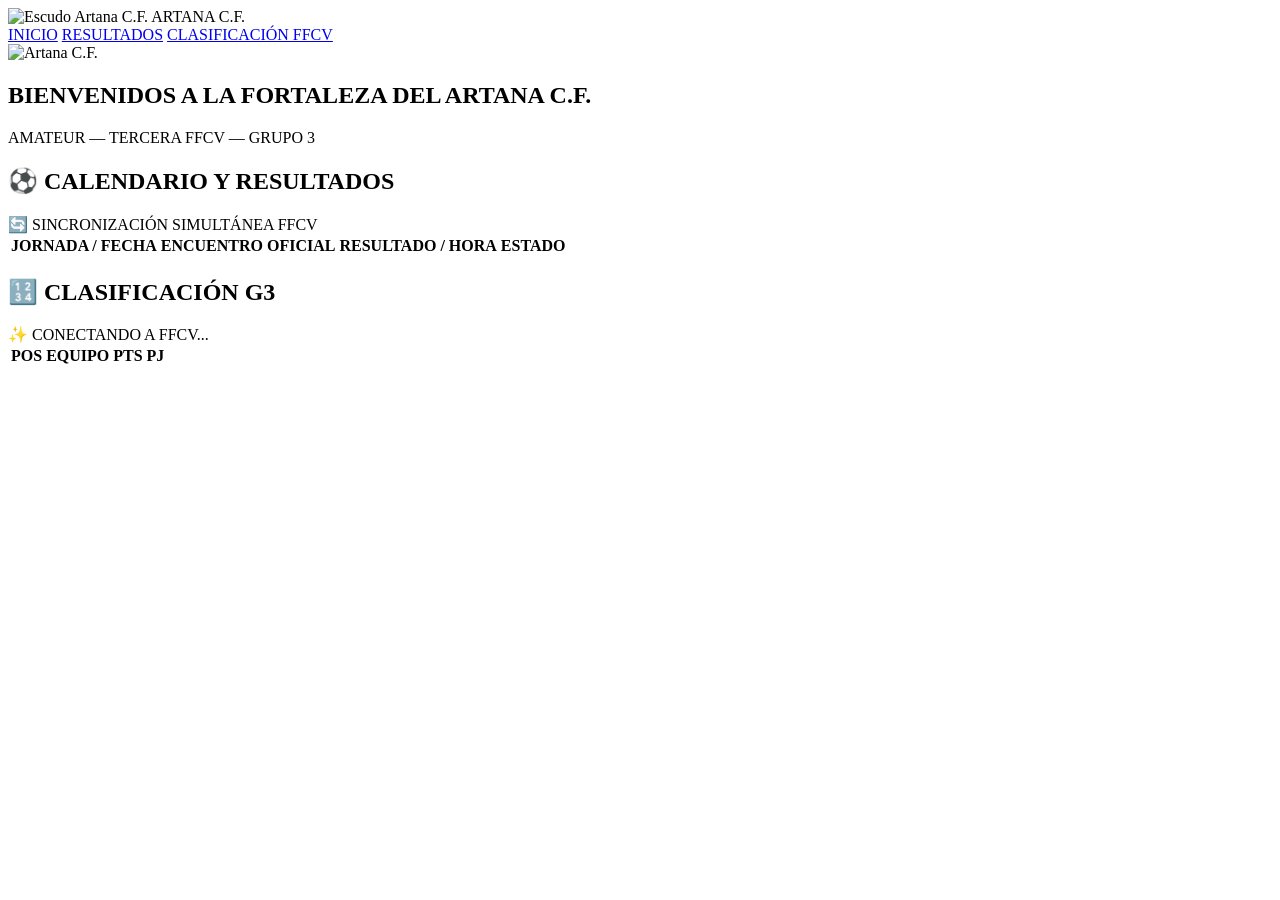
==== index.html @ fc3300b6 "Update index.html" ====
<!DOCTYPE html>
<html lang="es">
<head>
    <meta charset="UTF-8">
    <meta name="viewport" content="width=device-width, initial-scale=1.0">
    <title>Artana C.F. - La Fortaleza</title>
    <link rel="stylesheet" href="estilo.css">
</head>
<body>

    <header class="header-nav">
        <div class="logo-container">
            <img src="ESC_ARTANA%20C.F..png" alt="Escudo Artana C.F." class="mini-escudo">
            <span class="brand-title">ARTANA C.F.</span>
        </div>
        <nav class="nav-links">
            <a href="#">INICIO</a>
            <a href="#">RESULTADOS</a>
            <a href="#">CLASIFICACIÓN FFCV</a>
        </nav>
    </header>

    <main class="main-content">
        
        <section class="hero-section">
            <img src="ESC_ARTANA%20C.F..png" alt="Artana C.F." class="main-escudo">
            <h1>BIENVENIDOS A LA FORTALEZA DEL ARTANA C.F.</h1>
            <p class="subtitle">AMATEUR — TERCERA FFCV — GRUPO 3</p>
        </section>

        <div class="tables-grid">
            
            <div class="card-table">
                <div class="card-header">
                    <h2>⚽ CALENDARIO Y RESULTADOS</h2>
                    <span class="sync-status">🔄 SINCRONIZACIÓN SIMULTÁNEA FFCV</span>
                </div>
                <div class="table-container">
                    <table>
                        <thead>
                            <tr>
                                <th>JORNADA / FECHA</th>
                                <th>ENCUENTRO OFICIAL</th>
                                <th>RESULTADO / HORA</th>
                                <th>ESTADO</th>
                            </tr>
                        </thead>
                        <tbody id="tabla-partidos">
                            </tbody>
                    </table>
                </div>
            </div>

            <div class="card-table">
                <div class="card-header">
                    <h2>🔢 CLASIFICACIÓN G3</h2>
                    <span class="db-status">✨ CONECTANDO A FFCV...</span>
                </div>
                <div class="table-container">
                    <table>
                        <thead>
                            <tr>
                                <th>POS</th>
                                <th>EQUIPO</th>
                                <th>PTS</th>
                                <th>PJ</th>
                            </tr>
                        </thead>
                        <tbody id="tabla-clasificacion">
                            </tbody>
                    </table>
                </div>
            </div>

        </div>
    </main>

    <script src="script.js"></script>
</body>
</html>
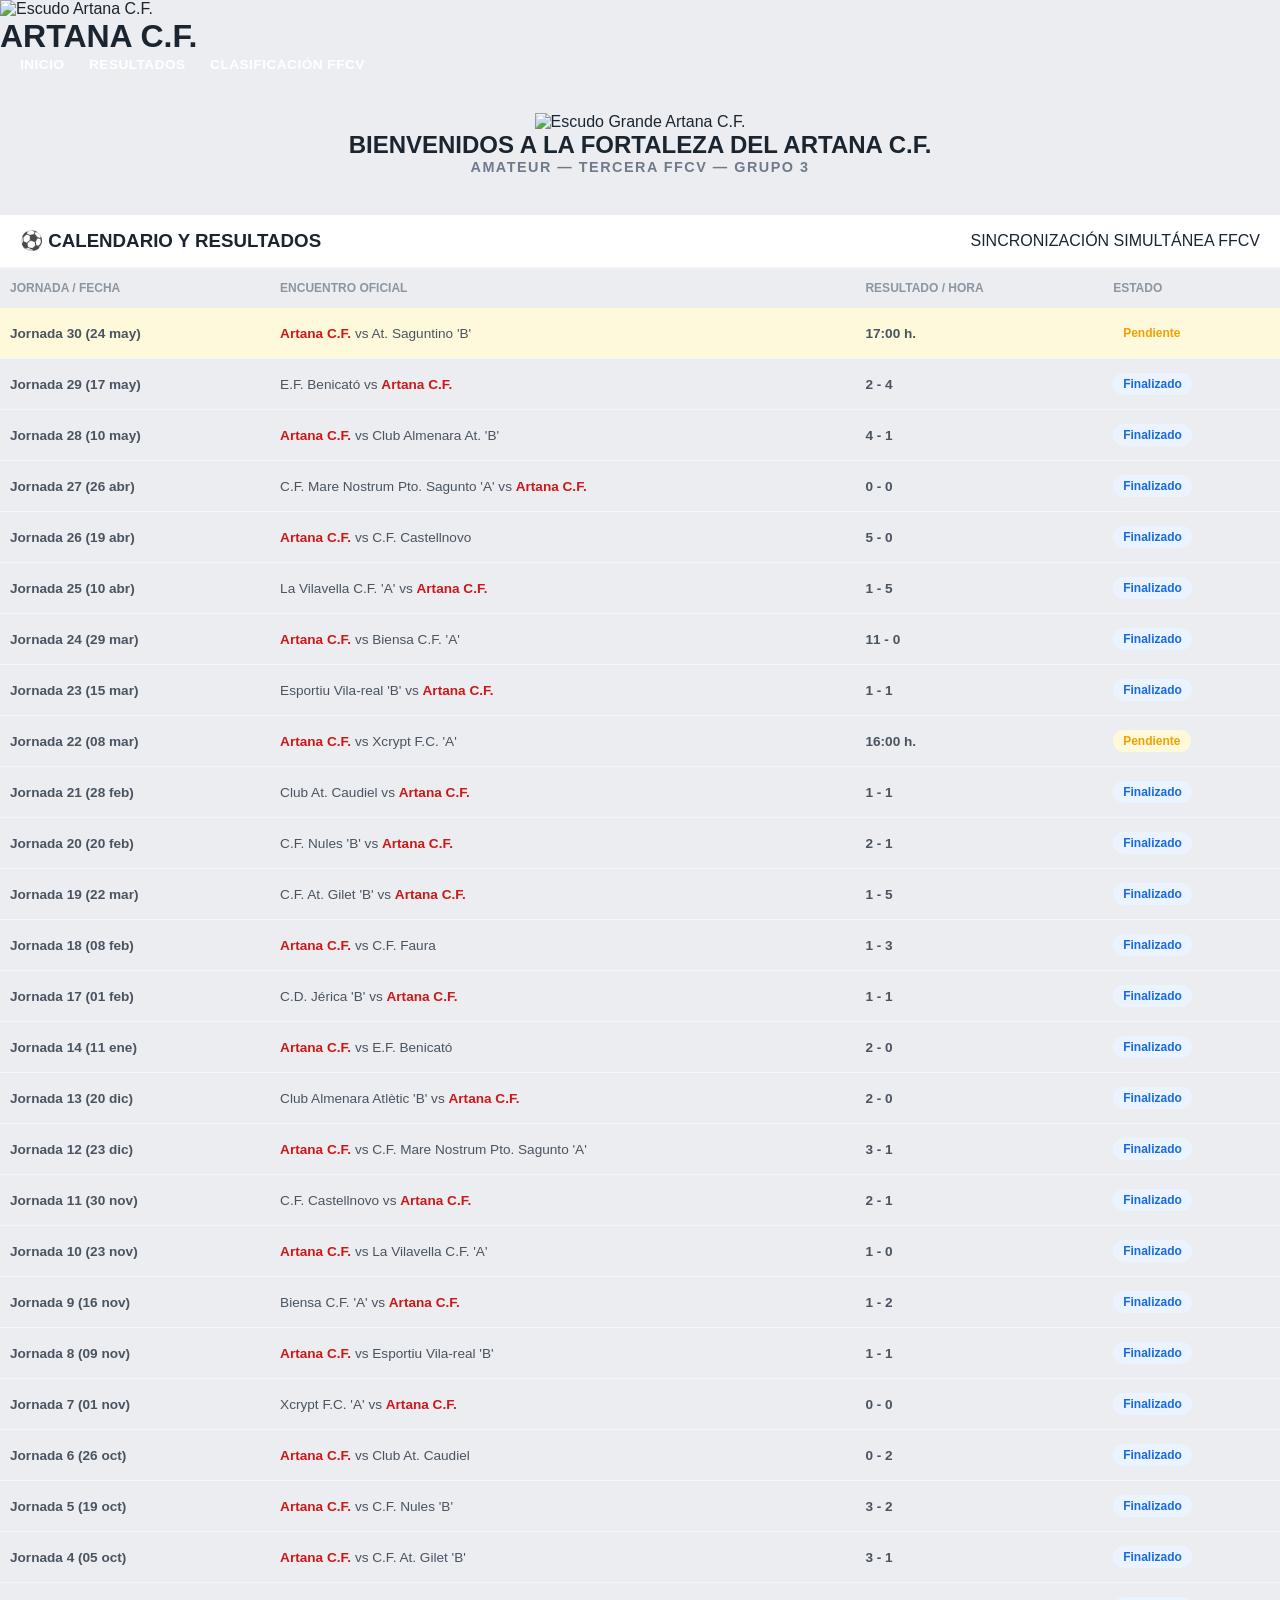
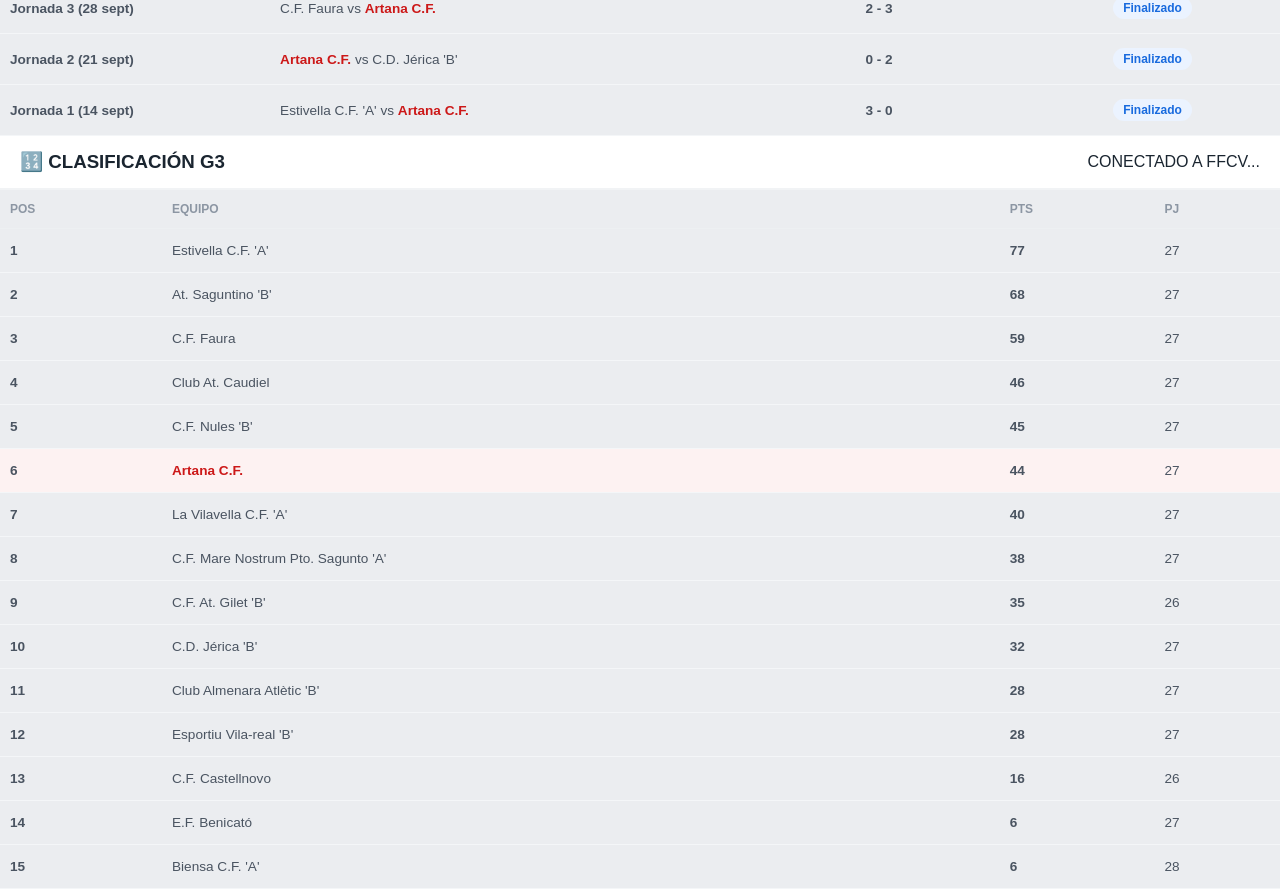
==== commit 26f6e5c1: "Update index.html" ====
--- a/index.html
+++ b/index.html
@@ -8,72 +8,76 @@
 </head>
 <body>
 
-    <header class="header-nav">
-        <div class="logo-container">
-            <img src="ESC_ARTANA%20C.F..png" alt="Escudo Artana C.F." class="mini-escudo">
-            <span class="brand-title">ARTANA C.F.</span>
+    <header class="main-header">
+        <div class="header-container">
+            <div class="brand">
+                <img src="ESC_ARTANA C.F..png" alt="Escudo Artana C.F." class="mini-logo">
+                <h1>ARTANA C.F.</h1>
+            </div>
+            <nav class="nav-links">
+                <a href="#inicio" class="active">INICIO</a>
+                <a href="#calendario">RESULTADOS</a>
+                <a href="#clasificacion">CLASIFICACIÓN FFCV</a>
+            </nav>
         </div>
-        <nav class="nav-links">
-            <a href="#">INICIO</a>
-            <a href="#">RESULTADOS</a>
-            <a href="#">CLASIFICACIÓN FFCV</a>
-        </nav>
     </header>
 
-    <main class="main-content">
-        
-        <section class="hero-section">
-            <img src="ESC_ARTANA%20C.F..png" alt="Artana C.F." class="main-escudo">
-            <h1>BIENVENIDOS A LA FORTALEZA DEL ARTANA C.F.</h1>
+    <main class="hero-section" id="inicio">
+        <div class="hero-container">
+            <div class="logo-wrapper">
+                <img src="ESC_ARTANA C.F..png" alt="Escudo Grande Artana C.F." class="main-logo">
+            </div>
+            
+            <h2 class="main-title">BIENVENIDOS A LA FORTALEZA DEL ARTANA C.F.</h2>
             <p class="subtitle">AMATEUR — TERCERA FFCV — GRUPO 3</p>
-        </section>
-
-        <div class="tables-grid">
-            
-            <div class="card-table">
-                <div class="card-header">
-                    <h2>⚽ CALENDARIO Y RESULTADOS</h2>
-                    <span class="sync-status">🔄 SINCRONIZACIÓN SIMULTÁNEA FFCV</span>
-                </div>
-                <div class="table-container">
-                    <table>
-                        <thead>
-                            <tr>
-                                <th>JORNADA / FECHA</th>
-                                <th>ENCUENTRO OFICIAL</th>
-                                <th>RESULTADO / HORA</th>
-                                <th>ESTADO</th>
-                            </tr>
-                        </thead>
-                        <tbody id="tabla-partidos">
-                            </tbody>
-                    </table>
-                </div>
-            </div>
-
-            <div class="card-table">
-                <div class="card-header">
-                    <h2>🔢 CLASIFICACIÓN G3</h2>
-                    <span class="db-status">✨ CONECTANDO A FFCV...</span>
-                </div>
-                <div class="table-container">
-                    <table>
-                        <thead>
-                            <tr>
-                                <th>POS</th>
-                                <th>EQUIPO</th>
-                                <th>PTS</th>
-                                <th>PJ</th>
-                            </tr>
-                        </thead>
-                        <tbody id="tabla-clasificacion">
-                            </tbody>
-                    </table>
-                </div>
-            </div>
-
         </div>
     </main>
+
+    <section class="dashboard-grid">
+        
+        <div class="card" id="calendario">
+            <div class="card-header">
+                <h3>⚽ CALENDARIO Y RESULTADOS</h3>
+                <span class="sync-text"><span class="dot-green"></span> SINCRONIZACIÓN SIMULTÁNEA FFCV</span>
+            </div>
+            <div class="table-responsive">
+                <table>
+                    <thead>
+                        <tr>
+                            <th>JORNADA / FECHA</th>
+                            <th>ENCUENTRO OFICIAL</th>
+                            <th>RESULTADO / HORA</th>
+                            <th>ESTADO</th>
+                        </tr>
+                    </thead>
+                    <tbody id="tabla-partidos">
+                        </tbody>
+                </table>
+            </div>
+        </div>
+
+        <div class="card" id="clasificacion">
+            <div class="card-header">
+                <h3>🔢 CLASIFICACIÓN G3</h3>
+                <span class="sync-badge">CONECTADO A FFCV...</span>
+            </div>
+            <div class="table-responsive">
+                <table>
+                    <thead>
+                        <tr>
+                            <th>POS</th>
+                            <th>EQUIPO</th>
+                            <th>PTS</th>
+                            <th>PJ</th>
+                        </tr>
+                    </thead>
+                    <tbody id="tabla-clasificacion">
+                        </tbody>
+                </table>
+            </div>
+        </div>
+
+    </section>
 
     <script src="script.js"></script>
 </body>
--- a/estilo.css
+++ b/estilo.css
@@ -0,0 +1,186 @@
+/* CONFIGURACIÓN GENERAL */
+* {
+    margin: 0;
+    padding: 0;
+    box-sizing: border-box;
+    font-family: 'Segoe UI', Tahoma, Geneva, Verdana, sans-serif;
+}
+
+body {
+    background-color: #ebedf0;
+    color: #1a2530;
+}
+
+/* MENÚ SUPERIOR (HEADER) */
+.header-nav {
+    background-color: #0d1624;
+    display: flex;
+    justify-content: space-between;
+    align-items: center;
+    padding: 15px 40px;
+    border-bottom: 4px solid #cc1818; /* Línea roja característica */
+}
+
+.logo-container {
+    display: flex;
+    align-items: center;
+    gap: 12px;
+}
+
+.mini-escudo {
+    height: 35px;
+    width: auto;
+}
+
+.brand-title {
+    color: #ffffff;
+    font-weight: 800;
+    font-size: 1.3rem;
+    letter-spacing: 1px;
+}
+
+.nav-links a {
+    color: #ffffff;
+    text-decoration: none;
+    margin-left: 20px;
+    font-size: 0.85rem;
+    font-weight: 700;
+    letter-spacing: 0.5px;
+    transition: color 0.2s;
+}
+
+.nav-links a:hover {
+    color: #cc1818;
+}
+
+/* HERO SECTION (CENTRO) */
+.hero-section {
+    text-align: center;
+    padding: 40px 20px;
+}
+
+.main-escudo {
+    width: 120px;
+    height: auto;
+    margin-bottom: 20px;
+}
+
+.hero-section h1 {
+    font-size: 2.2rem;
+    color: #06172e;
+    font-weight: 900;
+    letter-spacing: -0.5px;
+    margin-bottom: 5px;
+}
+
+.subtitle {
+    color: #707a8a;
+    font-weight: 700;
+    font-size: 0.9rem;
+    letter-spacing: 1.5px;
+}
+
+/* MALLA PARA LAS DOS TARJETAS (FLEX / GRID) */
+.tables-grid {
+    display: grid;
+    grid-template-columns: 1.6fr 1fr;
+    gap: 25px;
+    max-width: 1400px;
+    margin: 0 auto;
+    padding: 0 40px 40px 40px;
+}
+
+@media (max-width: 900px) {
+    .tables-grid {
+        grid-template-columns: 1fr;
+    }
+}
+
+/* DISEÑO DE LAS TARJETAS (CARDS) */
+.card-table {
+    background: #ffffff;
+    border-radius: 10px;
+    box-shadow: 0 4px 12px rgba(0,0,0,0.05);
+    overflow: hidden;
+    border: 1px solid #e1e4e8;
+}
+
+.card-header {
+    display: flex;
+    justify-content: space-between;
+    align-items: center;
+    padding: 15px 20px;
+    background-color: #ffffff;
+    border-bottom: 2px solid #f1f3f5;
+}
+
+.card-header h2 {
+    font-size: 0.95rem;
+    color: #06172e;
+    font-weight: 800;
+    letter-spacing: -0.2px;
+}
+
+.sync-status, .db-status {
+    font-size: 0.75rem;
+    font-weight: 700;
+}
+
+.sync-status { color: #cc1818; }
+.db-status { color: #cca418; }
+
+/* TABLAS COMPLETAS */
+.table-container {
+    padding: 10px 20px 20px 20px;
+}
+
+table {
+    width: 100%;
+    border-collapse: collapse;
+    text-align: left;
+    font-size: 0.85rem;
+}
+
+th {
+    color: #8c96a3;
+    font-weight: 700;
+    padding: 12px 10px;
+    border-bottom: 1px solid #edf0f2;
+    text-transform: uppercase;
+    font-size: 0.75rem;
+}
+
+td {
+    padding: 14px 10px;
+    border-bottom: 1px solid #f4f6f8;
+    color: #4a5461;
+}
+
+/* RESALTADOS */
+.txt-highlight {
+    color: #cc1818;
+    font-weight: 700;
+}
+
+.row-highlight {
+    background-color: #fdf2f2;
+}
+
+/* BADGES DE ESTADO */
+.badge {
+    padding: 4px 10px;
+    border-radius: 15px;
+    font-size: 0.75rem;
+    font-weight: 700;
+    display: inline-block;
+}
+
+.badge.finalizado {
+    background-color: #ebf3ff;
+    color: #186ade;
+}
+
+.badge.pendiente {
+    background-color: #fff9db;
+    color: #f59f00;
+}
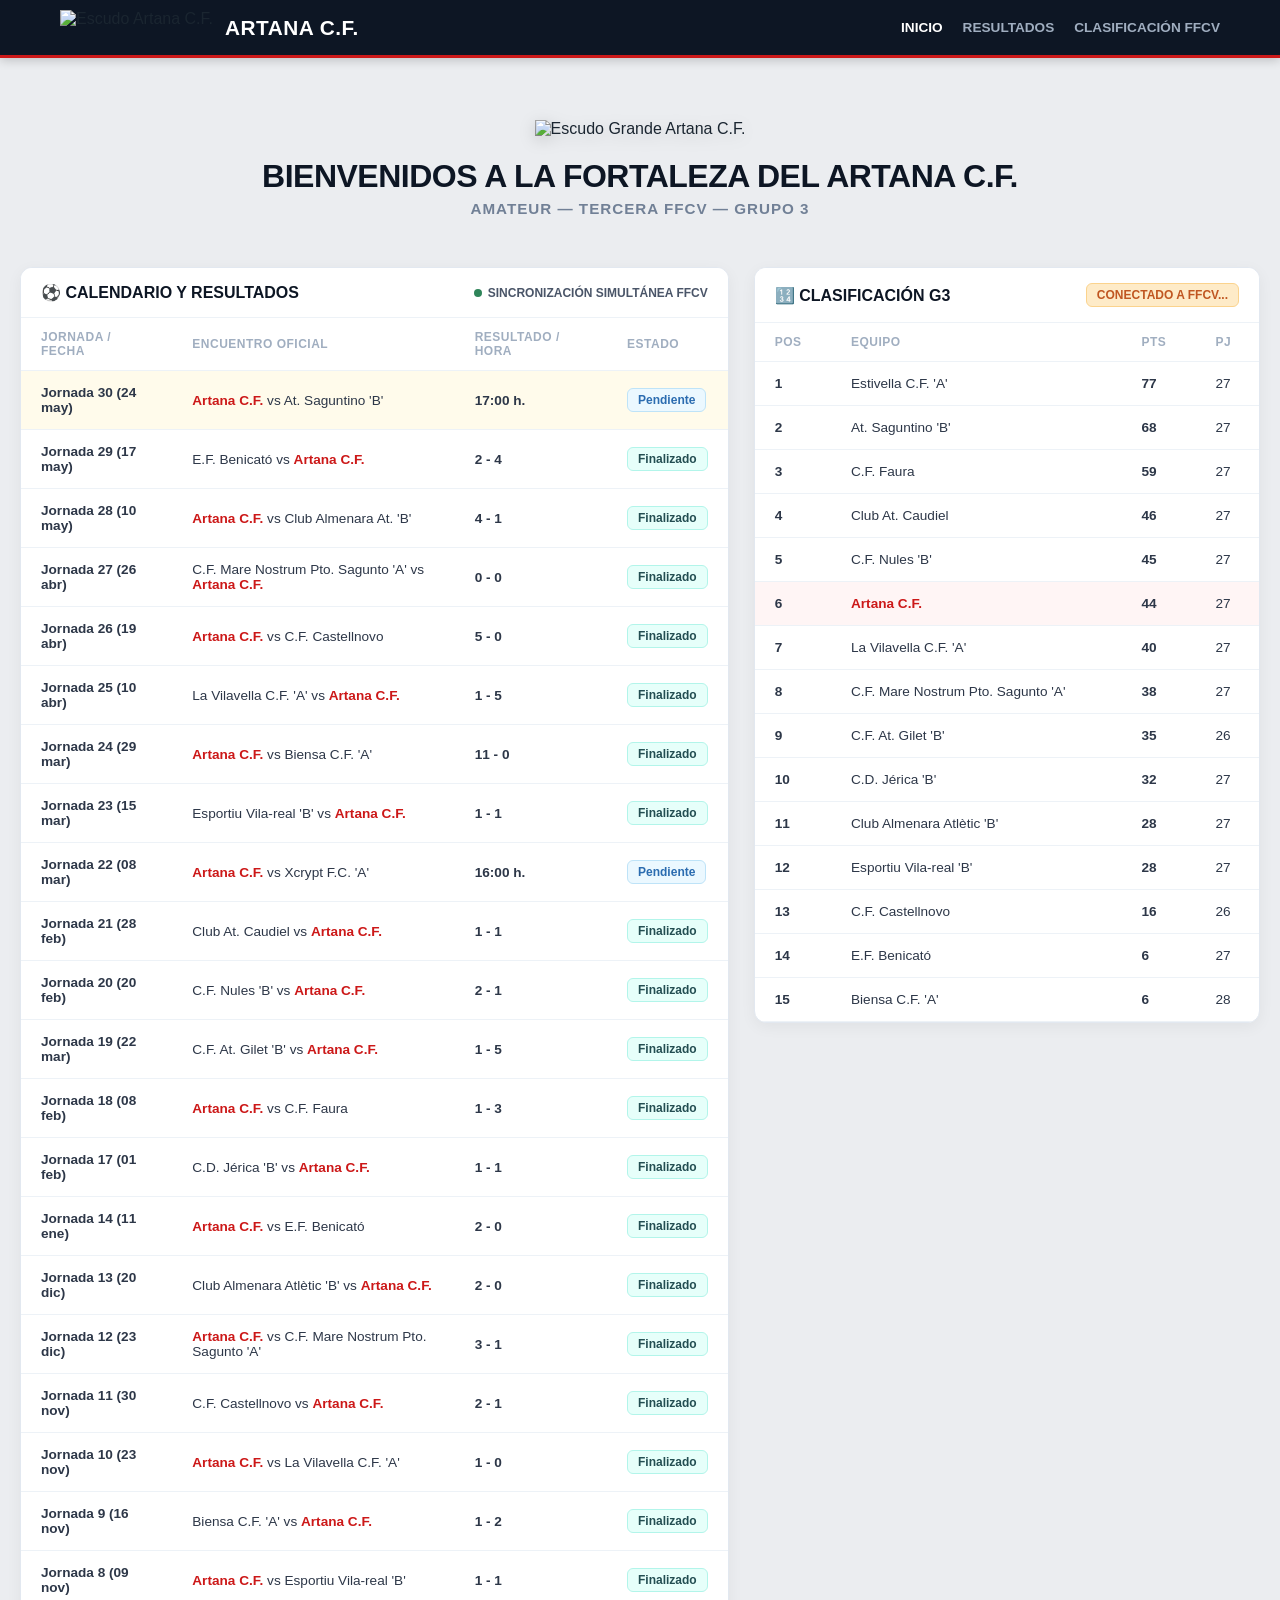
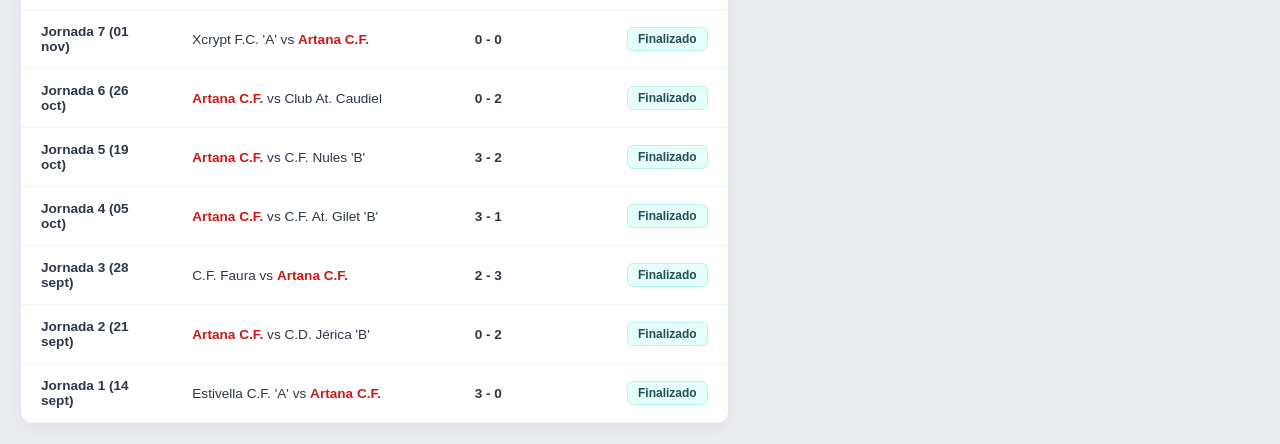
==== commit 08bd2807: "Update index.html" ====
--- a/index.html
+++ b/index.html
@@ -11,7 +11,7 @@
     <header class="main-header">
         <div class="header-container">
             <div class="brand">
-                <img src="ESC_ARTANA C.F..png" alt="Escudo Artana C.F." class="mini-logo">
+                <img src="https://escudosdefutbolyequipaciones.com/images_esc3/ESPA/VALENCIA/escudos/ESC_ARTANA%20C.F..png" alt="Escudo Artana C.F." class="mini-logo">
                 <h1>ARTANA C.F.</h1>
             </div>
             <nav class="nav-links">
@@ -25,7 +25,7 @@
     <main class="hero-section" id="inicio">
         <div class="hero-container">
             <div class="logo-wrapper">
-                <img src="ESC_ARTANA C.F..png" alt="Escudo Grande Artana C.F." class="main-logo">
+                <img src="https://escudosdefutbolyequipaciones.com/images_esc3/ESPA/VALENCIA/escudos/ESC_ARTANA%20C.F..png" alt="Escudo Grande Artana C.F." class="main-logo">
             </div>
             
             <h2 class="main-title">BIENVENIDOS A LA FORTALEZA DEL ARTANA C.F.</h2>
--- a/estilo.css
+++ b/estilo.css
@@ -3,135 +3,172 @@
     margin: 0;
     padding: 0;
     box-sizing: border-box;
-    font-family: 'Segoe UI', Tahoma, Geneva, Verdana, sans-serif;
+    font-family: 'Segoe UI', Roboto, Helvetica, Arial, sans-serif;
 }
 
 body {
     background-color: #ebedf0;
     color: #1a2530;
-}
-
-/* MENÚ SUPERIOR (HEADER) */
-.header-nav {
+    padding-top: 70px; /* Evita que el header fijo tape el contenido */
+}
+
+/* BARRA DE NAVEGACIÓN SUPERIOR */
+.main-header {
     background-color: #0d1624;
+    border-bottom: 3px solid #cc1818;
+    position: fixed;
+    top: 0;
+    left: 0;
+    width: 100%;
+    z-index: 1000;
+    box-shadow: 0 2px 10px rgba(0,0,0,0.2);
+}
+
+.header-container {
+    max-width: 1200px;
+    margin: 0 auto;
     display: flex;
     justify-content: space-between;
     align-items: center;
-    padding: 15px 40px;
-    border-bottom: 4px solid #cc1818; /* Línea roja característica */
-}
-
-.logo-container {
+    padding: 10px 20px;
+}
+
+.brand {
     display: flex;
     align-items: center;
     gap: 12px;
 }
 
-.mini-escudo {
+.mini-logo {
     height: 35px;
     width: auto;
-}
-
-.brand-title {
+    object-fit: contain;
+}
+
+.brand h1 {
     color: #ffffff;
+    font-size: 1.3rem;
+    font-weight: 700;
+    letter-spacing: 0.5px;
+}
+
+.nav-links {
+    display: flex;
+    gap: 20px;
+}
+
+.nav-links a {
+    color: #a0aec0;
+    text-decoration: none;
+    font-size: 0.85rem;
+    font-weight: 600;
+    transition: color 0.2s ease;
+}
+
+.nav-links a:hover, .nav-links a.active {
+    color: #ffffff;
+}
+
+/* SECCIÓN HERO (ESCUDO GRANDE Y TÍTULO) */
+.hero-section {
+    max-width: 1200px;
+    margin: 30px auto 10px auto;
+    text-align: center;
+    padding: 20px;
+}
+
+.logo-wrapper {
+    margin-bottom: 20px;
+}
+
+.main-logo {
+    height: 140px;
+    width: auto;
+    object-fit: contain;
+    filter: drop-shadow(0 4px 8px rgba(0,0,0,0.15));
+}
+
+.main-title {
+    font-size: 2rem;
     font-weight: 800;
-    font-size: 1.3rem;
-    letter-spacing: 1px;
-}
-
-.nav-links a {
-    color: #ffffff;
-    text-decoration: none;
-    margin-left: 20px;
-    font-size: 0.85rem;
-    font-weight: 700;
-    letter-spacing: 0.5px;
-    transition: color 0.2s;
-}
-
-.nav-links a:hover {
-    color: #cc1818;
-}
-
-/* HERO SECTION (CENTRO) */
-.hero-section {
-    text-align: center;
-    padding: 40px 20px;
-}
-
-.main-escudo {
-    width: 120px;
-    height: auto;
-    margin-bottom: 20px;
-}
-
-.hero-section h1 {
-    font-size: 2.2rem;
-    color: #06172e;
-    font-weight: 900;
+    color: #0d1624;
     letter-spacing: -0.5px;
     margin-bottom: 5px;
 }
 
 .subtitle {
-    color: #707a8a;
-    font-weight: 700;
-    font-size: 0.9rem;
-    letter-spacing: 1.5px;
-}
-
-/* MALLA PARA LAS DOS TARJETAS (FLEX / GRID) */
-.tables-grid {
+    font-size: 0.95rem;
+    font-weight: 600;
+    color: #718096;
+    letter-spacing: 1px;
+}
+
+/* DASHBOARD GRID (ESTRUCTURA DE DOS COLUMNAS) */
+.dashboard-grid {
+    max-width: 1350px;
+    margin: 0 auto;
+    padding: 20px;
     display: grid;
-    grid-template-columns: 1.6fr 1fr;
+    grid-template-columns: 1.4fr 1fr; /* El calendario es ligeramente más ancho */
     gap: 25px;
-    max-width: 1400px;
-    margin: 0 auto;
-    padding: 0 40px 40px 40px;
-}
-
-@media (max-width: 900px) {
-    .tables-grid {
-        grid-template-columns: 1fr;
-    }
-}
-
-/* DISEÑO DE LAS TARJETAS (CARDS) */
-.card-table {
-    background: #ffffff;
-    border-radius: 10px;
-    box-shadow: 0 4px 12px rgba(0,0,0,0.05);
+    align-items: start;
+}
+
+/* TARJETAS (CARDS) */
+.card {
+    background-color: #ffffff;
+    border-radius: 12px;
+    box-shadow: 0 4px 15px rgba(0, 0, 0, 0.05);
+    border: 1px solid #e2e8f0;
     overflow: hidden;
-    border: 1px solid #e1e4e8;
 }
 
 .card-header {
+    padding: 15px 20px;
+    border-bottom: 1px solid #edf2f7;
     display: flex;
     justify-content: space-between;
     align-items: center;
-    padding: 15px 20px;
     background-color: #ffffff;
-    border-bottom: 2px solid #f1f3f5;
-}
-
-.card-header h2 {
-    font-size: 0.95rem;
-    color: #06172e;
-    font-weight: 800;
-    letter-spacing: -0.2px;
-}
-
-.sync-status, .db-status {
-    font-size: 0.75rem;
-    font-weight: 700;
-}
-
-.sync-status { color: #cc1818; }
-.db-status { color: #cca418; }
-
-/* TABLAS COMPLETAS */
-.table-container {
-    padding: 10px 20px 20px 20px;
+}
+
+.card-header h3 {
+    font-size: 1rem;
+    font-weight: 700;
+    color: #0d1624;
+}
+
+/* INDICADORES DE CONEXIÓN */
+.sync-text {
+    font-size: 0.75rem;
+    font-weight: 600;
+    color: #4a5568;
+    display: flex;
+    align-items: center;
+    gap: 6px;
+}
+
+.dot-green {
+    width: 8px;
+    height: 8px;
+    background-color: #2f855a;
+    border-radius: 50%;
+    display: inline-block;
+}
+
+.sync-badge {
+    background-color: #feebc8;
+    color: #c05621;
+    padding: 4px 10px;
+    border-radius: 6px;
+    font-size: 0.75rem;
+    font-weight: 700;
+    border: 1px solid #fbd38d;
+}
+
+/* TABLAS REUTILIZABLES */
+.table-responsive {
+    overflow-x: auto;
 }
 
 table {
@@ -142,45 +179,67 @@
 }
 
 th {
-    color: #8c96a3;
-    font-weight: 700;
-    padding: 12px 10px;
-    border-bottom: 1px solid #edf0f2;
+    background-color: #ffffff;
+    color: #a0aec0;
+    font-weight: 700;
     text-transform: uppercase;
     font-size: 0.75rem;
+    padding: 12px 20px;
+    border-bottom: 1px solid #edf2f7;
+    letter-spacing: 0.5px;
 }
 
 td {
-    padding: 14px 10px;
-    border-bottom: 1px solid #f4f6f8;
-    color: #4a5461;
-}
-
-/* RESALTADOS */
+    padding: 14px 20px;
+    border-bottom: 1px solid #edf2f7;
+    color: #2d3748;
+}
+
+/* BADGES DE ESTADO (PARTIDOS) */
+.badge {
+    display: inline-block;
+    padding: 4px 10px;
+    border-radius: 6px;
+    font-size: 0.75rem;
+    font-weight: 700;
+    text-align: center;
+}
+
+.badge.finalizado {
+    background-color: #e6fffa;
+    color: #234e52;
+    border: 1px solid #b2f5ea;
+}
+
+.badge.pendiente {
+    background-color: #ebf8ff;
+    color: #2b6cb0;
+    border: 1px solid #bee3f8;
+}
+
+/* CLASES DE RESALTADO AUTOMÁTICO */
 .txt-highlight {
     color: #cc1818;
     font-weight: 700;
 }
 
 .row-highlight {
-    background-color: #fdf2f2;
-}
-
-/* BADGES DE ESTADO */
-.badge {
-    padding: 4px 10px;
-    border-radius: 15px;
-    font-size: 0.75rem;
-    font-weight: 700;
-    display: inline-block;
-}
-
-.badge.finalizado {
-    background-color: #ebf3ff;
-    color: #186ade;
-}
-
-.badge.pendiente {
-    background-color: #fff9db;
-    color: #f59f00;
-}+    background-color: #fff5f5 !important; /* Rojo muy sutil para destacar la fila del Artana */
+}
+
+/* RESPONSIVE DESIGN (MÓVILES) */
+@media (max-width: 900px) {
+    .dashboard-grid {
+        grid-template-columns: 1fr;
+    }
+    .hero-section {
+        margin-top: 10px;
+    }
+    .main-title {
+        font-size: 1.5rem;
+    }
+    .header-container {
+        flex-direction: column;
+        gap: 10px;
+    }
+}
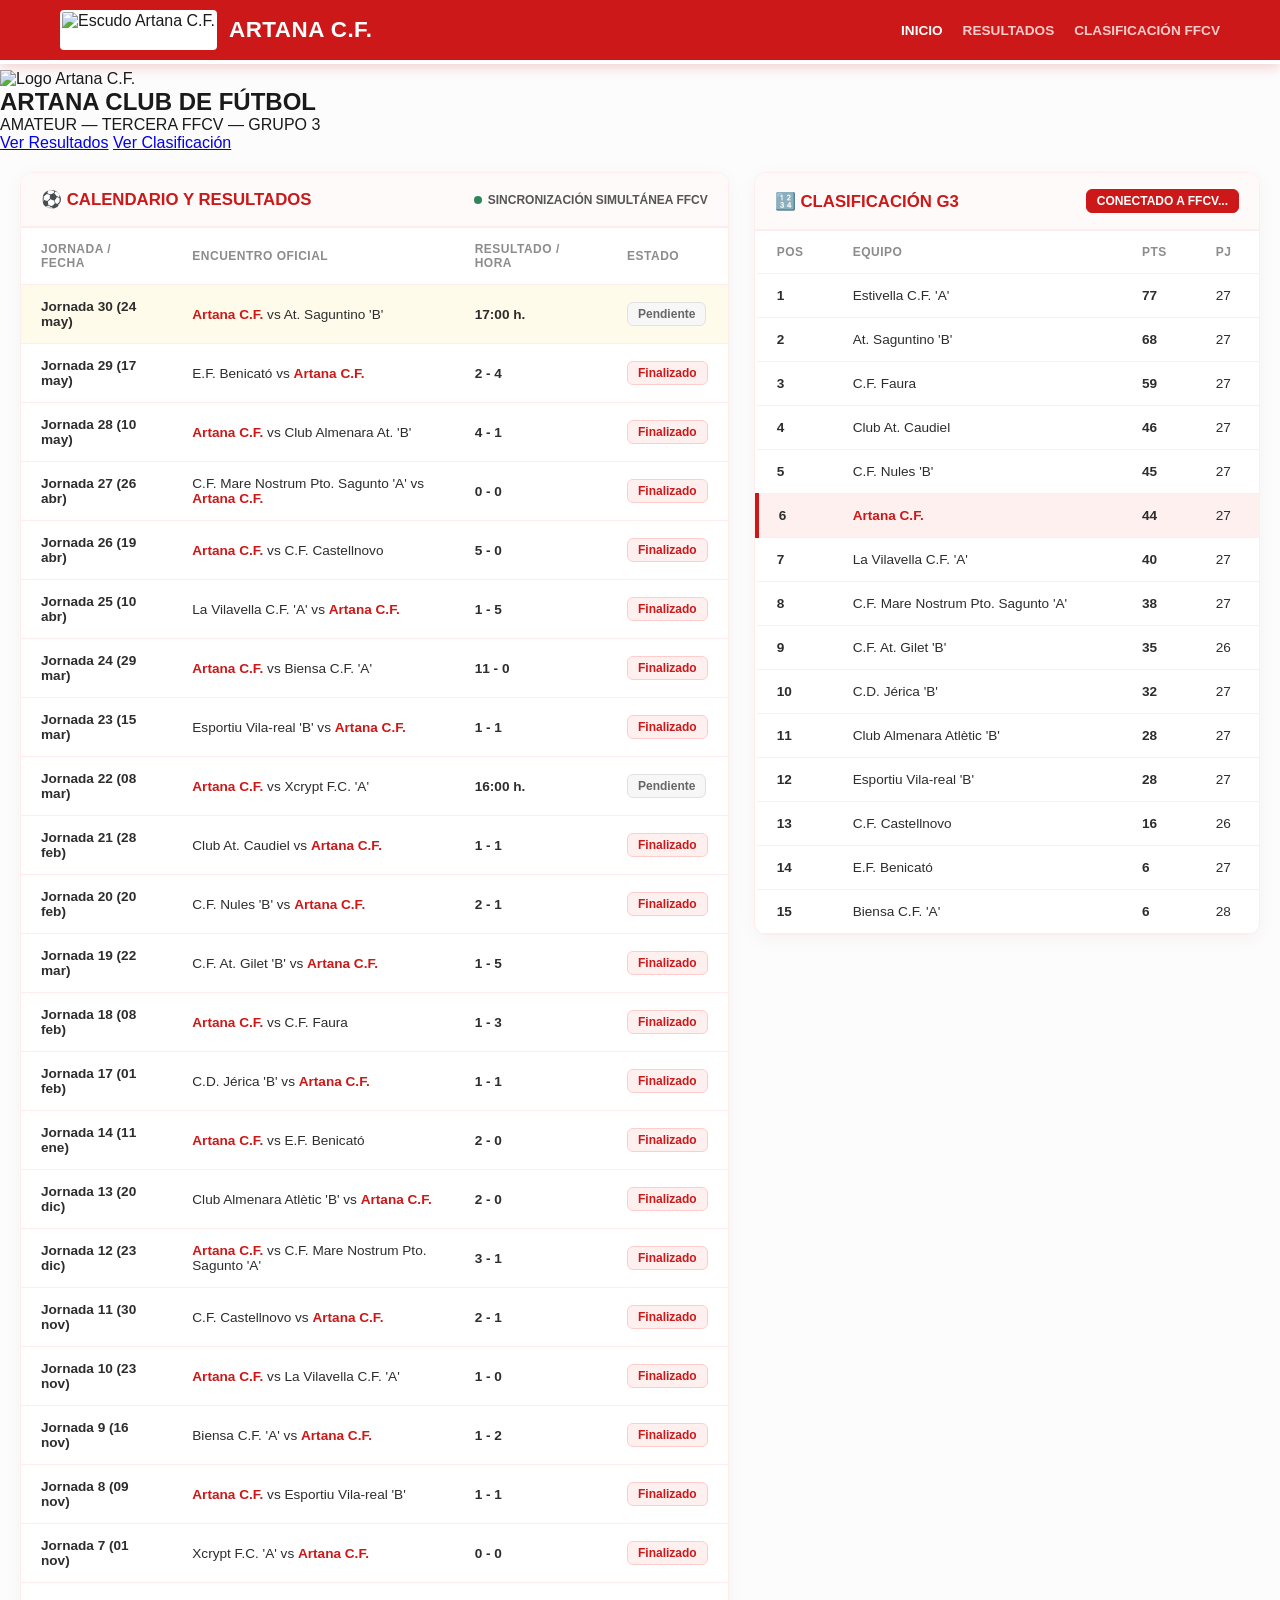
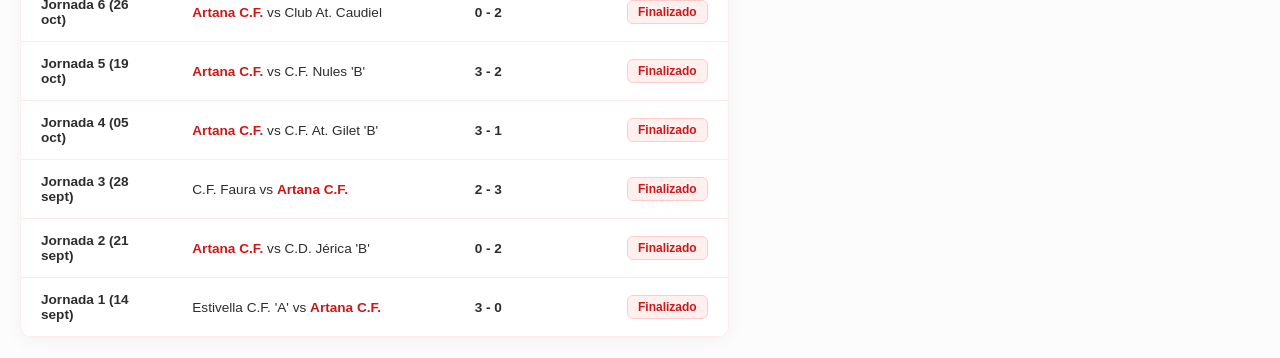
==== commit 2636ad7c: "Update index.html" ====
--- a/index.html
+++ b/index.html
@@ -3,7 +3,7 @@
 <head>
     <meta charset="UTF-8">
     <meta name="viewport" content="width=device-width, initial-scale=1.0">
-    <title>Artana C.F. - La Fortaleza</title>
+    <title>Artana C.F. - Sitio Oficial</title>
     <link rel="stylesheet" href="estilo.css">
 </head>
 <body>
@@ -22,16 +22,20 @@
         </div>
     </header>
 
-    <main class="hero-section" id="inicio">
-        <div class="hero-container">
-            <div class="logo-wrapper">
-                <img src="https://escudosdefutbolyequipaciones.com/images_esc3/ESPA/VALENCIA/escudos/ESC_ARTANA%20C.F..png" alt="Escudo Grande Artana C.F." class="main-logo">
+    <section class="hero-cover" id="inicio">
+        <div class="cover-content">
+            <div class="logo-container">
+                <img src="https://escudosdefutbolyequipaciones.com/images_esc3/ESPA/VALENCIA/escudos/ESC_ARTANA%20C.F..png" alt="Logo Artana C.F." class="cover-logo">
             </div>
+            <h2 class="cover-title">ARTANA CLUB DE FÚTBOL</h2>
+            <p class="cover-subtitle">AMATEUR — TERCERA FFCV — GRUPO 3</p>
             
-            <h2 class="main-title">BIENVENIDOS A LA FORTALEZA DEL ARTANA C.F.</h2>
-            <p class="subtitle">AMATEUR — TERCERA FFCV — GRUPO 3</p>
+            <div class="cover-buttons">
+                <a href="#calendario" class="btn btn-primary">Ver Resultados</a>
+                <a href="#clasificacion" class="btn btn-secondary">Ver Clasificación</a>
+            </div>
         </div>
-    </main>
+    </section>
 
     <section class="dashboard-grid">
         
--- a/estilo.css
+++ b/estilo.css
@@ -7,21 +7,21 @@
 }
 
 body {
-    background-color: #ebedf0;
-    color: #1a2530;
-    padding-top: 70px; /* Evita que el header fijo tape el contenido */
-}
-
-/* BARRA DE NAVEGACIÓN SUPERIOR */
+    background-color: #fcfcfc; /* Fondo blanco roto muy limpio */
+    color: #1a1a1a;
+    padding-top: 70px; /* Evita que el header tape el contenido */
+}
+
+/* BARRA DE NAVEGACIÓN SUPERIOR (ROJA Y BLANCA) */
 .main-header {
-    background-color: #0d1624;
-    border-bottom: 3px solid #cc1818;
+    background-color: #cc1818; /* Rojo principal */
+    border-bottom: 4px solid #ffffff; /* Separador blanco brillante */
     position: fixed;
     top: 0;
     left: 0;
     width: 100%;
     z-index: 1000;
-    box-shadow: 0 2px 10px rgba(0,0,0,0.2);
+    box-shadow: 0 3px 12px rgba(204, 24, 24, 0.2);
 }
 
 .header-container {
@@ -40,15 +40,18 @@
 }
 
 .mini-logo {
-    height: 35px;
+    height: 40px;
     width: auto;
     object-fit: contain;
+    background-color: #ffffff; /* Pequeño fondo blanco protector para el escudo */
+    padding: 2px;
+    border-radius: 4px;
 }
 
 .brand h1 {
-    color: #ffffff;
-    font-size: 1.3rem;
-    font-weight: 700;
+    color: #ffffff; /* Texto blanco en cabecera roja */
+    font-size: 1.4rem;
+    font-weight: 800;
     letter-spacing: 0.5px;
 }
 
@@ -58,21 +61,21 @@
 }
 
 .nav-links a {
-    color: #a0aec0;
+    color: #ffcccc; /* Enlaces en rojo suave */
     text-decoration: none;
     font-size: 0.85rem;
-    font-weight: 600;
+    font-weight: 700;
     transition: color 0.2s ease;
 }
 
 .nav-links a:hover, .nav-links a.active {
-    color: #ffffff;
-}
-
-/* SECCIÓN HERO (ESCUDO GRANDE Y TÍTULO) */
+    color: #ffffff; /* Blanco destacado al pasar el ratón */
+}
+
+/* SECCIÓN HERO (ESCUDO GRANDE Y TITULARES) */
 .hero-section {
     max-width: 1200px;
-    margin: 30px auto 10px auto;
+    margin: 40px auto 10px auto;
     text-align: center;
     padding: 20px;
 }
@@ -82,67 +85,67 @@
 }
 
 .main-logo {
-    height: 140px;
+    height: 160px;
     width: auto;
     object-fit: contain;
-    filter: drop-shadow(0 4px 8px rgba(0,0,0,0.15));
+    filter: drop-shadow(0 4px 10px rgba(0,0,0,0.1));
 }
 
 .main-title {
-    font-size: 2rem;
-    font-weight: 800;
-    color: #0d1624;
+    font-size: 2.2rem;
+    font-weight: 850;
+    color: #cc1818; /* Título en rojo */
     letter-spacing: -0.5px;
-    margin-bottom: 5px;
+    margin-bottom: 6px;
 }
 
 .subtitle {
-    font-size: 0.95rem;
-    font-weight: 600;
-    color: #718096;
+    font-size: 1rem;
+    font-weight: 700;
+    color: #4a4a4a;
     letter-spacing: 1px;
 }
 
-/* DASHBOARD GRID (ESTRUCTURA DE DOS COLUMNAS) */
+/* DASHBOARD GRID (ESTRUCTURA EN PARALELO) */
 .dashboard-grid {
     max-width: 1350px;
     margin: 0 auto;
     padding: 20px;
     display: grid;
-    grid-template-columns: 1.4fr 1fr; /* El calendario es ligeramente más ancho */
+    grid-template-columns: 1.4fr 1fr;
     gap: 25px;
     align-items: start;
 }
 
-/* TARJETAS (CARDS) */
+/* TARJETAS (CARDS CON IDENTIDAD ROJA) */
 .card {
     background-color: #ffffff;
     border-radius: 12px;
-    box-shadow: 0 4px 15px rgba(0, 0, 0, 0.05);
-    border: 1px solid #e2e8f0;
+    box-shadow: 0 4px 20px rgba(0, 0, 0, 0.04);
+    border: 1px solid #ffeded; /* Borde sutil rojizo */
     overflow: hidden;
 }
 
 .card-header {
-    padding: 15px 20px;
-    border-bottom: 1px solid #edf2f7;
+    padding: 16px 20px;
+    border-bottom: 2px solid #ffeded;
     display: flex;
     justify-content: space-between;
     align-items: center;
-    background-color: #ffffff;
+    background-color: #fffafa; /* Fondo de tarjeta ligeramente rosado/blanco */
 }
 
 .card-header h3 {
-    font-size: 1rem;
-    font-weight: 700;
-    color: #0d1624;
+    font-size: 1.05rem;
+    font-weight: 750;
+    color: #cc1818; /* Títulos de secciones en rojo */
 }
 
 /* INDICADORES DE CONEXIÓN */
 .sync-text {
     font-size: 0.75rem;
-    font-weight: 600;
-    color: #4a5568;
+    font-weight: 700;
+    color: #555555;
     display: flex;
     align-items: center;
     gap: 6px;
@@ -157,16 +160,16 @@
 }
 
 .sync-badge {
-    background-color: #feebc8;
-    color: #c05621;
+    background-color: #cc1818;
+    color: #ffffff;
     padding: 4px 10px;
     border-radius: 6px;
     font-size: 0.75rem;
     font-weight: 700;
-    border: 1px solid #fbd38d;
-}
-
-/* TABLAS REUTILIZABLES */
+    border: 1px solid #cc1818;
+}
+
+/* TABLAS RECONVERTIDAS */
 .table-responsive {
     overflow-x: auto;
 }
@@ -180,22 +183,22 @@
 
 th {
     background-color: #ffffff;
-    color: #a0aec0;
+    color: #8c8c8c;
     font-weight: 700;
     text-transform: uppercase;
     font-size: 0.75rem;
-    padding: 12px 20px;
-    border-bottom: 1px solid #edf2f7;
+    padding: 14px 20px;
+    border-bottom: 1px solid #ffeded;
     letter-spacing: 0.5px;
 }
 
 td {
     padding: 14px 20px;
-    border-bottom: 1px solid #edf2f7;
-    color: #2d3748;
-}
-
-/* BADGES DE ESTADO (PARTIDOS) */
+    border-bottom: 1px solid #ffeded;
+    color: #2d2d2d;
+}
+
+/* PASTILLAS (BADGES DE ESTADO) */
 .badge {
     display: inline-block;
     padding: 4px 10px;
@@ -206,25 +209,26 @@
 }
 
 .badge.finalizado {
-    background-color: #e6fffa;
-    color: #234e52;
-    border: 1px solid #b2f5ea;
+    background-color: #fff0f0;
+    color: #cc1818;
+    border: 1px solid #ffcccc;
 }
 
 .badge.pendiente {
-    background-color: #ebf8ff;
-    color: #2b6cb0;
-    border: 1px solid #bee3f8;
-}
-
-/* CLASES DE RESALTADO AUTOMÁTICO */
+    background-color: #f7f7f7;
+    color: #666666;
+    border: 1px solid #e1e1e1;
+}
+
+/* RESALTADO ESPECÍFICO DEL ARTANA */
 .txt-highlight {
     color: #cc1818;
-    font-weight: 700;
+    font-weight: 800;
 }
 
 .row-highlight {
-    background-color: #fff5f5 !important; /* Rojo muy sutil para destacar la fila del Artana */
+    background-color: #fff0f0 !important; /* Resalta tu fila con fondo rojo corporativo muy suave */
+    border-left: 4px solid #cc1818; /* Línea roja vertical para marcar tu equipo */
 }
 
 /* RESPONSIVE DESIGN (MÓVILES) */
@@ -232,11 +236,8 @@
     .dashboard-grid {
         grid-template-columns: 1fr;
     }
-    .hero-section {
-        margin-top: 10px;
-    }
     .main-title {
-        font-size: 1.5rem;
+        font-size: 1.6rem;
     }
     .header-container {
         flex-direction: column;
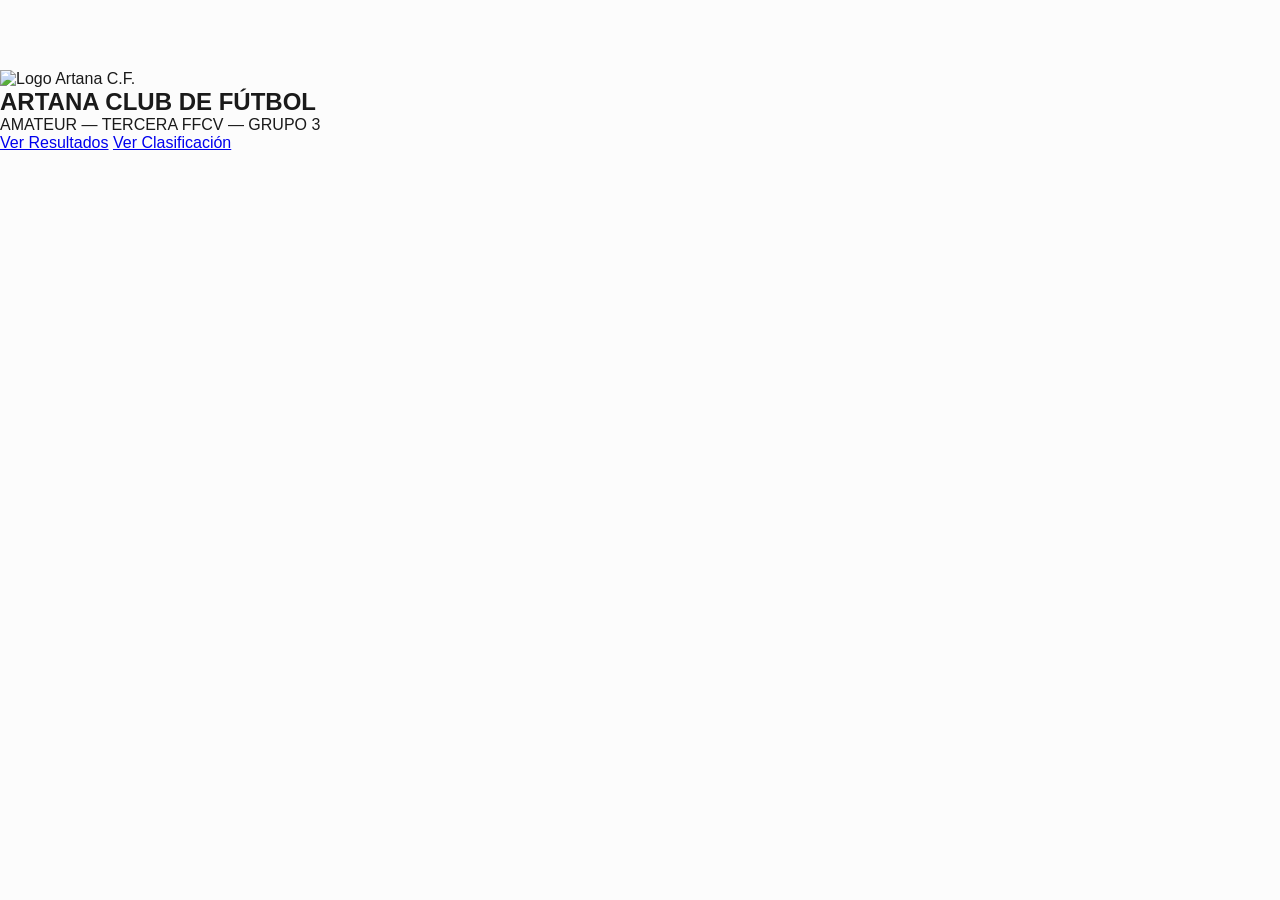
==== commit 3b157d46: "Update index.html" ====
--- a/index.html
+++ b/index.html
@@ -8,21 +8,7 @@
 </head>
 <body>
 
-    <header class="main-header">
-        <div class="header-container">
-            <div class="brand">
-                <img src="https://escudosdefutbolyequipaciones.com/images_esc3/ESPA/VALENCIA/escudos/ESC_ARTANA%20C.F..png" alt="Escudo Artana C.F." class="mini-logo">
-                <h1>ARTANA C.F.</h1>
-            </div>
-            <nav class="nav-links">
-                <a href="#inicio" class="active">INICIO</a>
-                <a href="#calendario">RESULTADOS</a>
-                <a href="#clasificacion">CLASIFICACIÓN FFCV</a>
-            </nav>
-        </div>
-    </header>
-
-    <section class="hero-cover" id="inicio">
+    <section class="fullscreen-cover">
         <div class="cover-content">
             <div class="logo-container">
                 <img src="https://escudosdefutbolyequipaciones.com/images_esc3/ESPA/VALENCIA/escudos/ESC_ARTANA%20C.F..png" alt="Logo Artana C.F." class="cover-logo">
@@ -31,58 +17,11 @@
             <p class="cover-subtitle">AMATEUR — TERCERA FFCV — GRUPO 3</p>
             
             <div class="cover-buttons">
-                <a href="#calendario" class="btn btn-primary">Ver Resultados</a>
-                <a href="#clasificacion" class="btn btn-secondary">Ver Clasificación</a>
+                <a href="datos.html#calendario" class="btn btn-primary">Ver Resultados</a>
+                <a href="datos.html#clasificacion" class="btn btn-secondary">Ver Clasificación</a>
             </div>
         </div>
     </section>
 
-    <section class="dashboard-grid">
-        
-        <div class="card" id="calendario">
-            <div class="card-header">
-                <h3>⚽ CALENDARIO Y RESULTADOS</h3>
-                <span class="sync-text"><span class="dot-green"></span> SINCRONIZACIÓN SIMULTÁNEA FFCV</span>
-            </div>
-            <div class="table-responsive">
-                <table>
-                    <thead>
-                        <tr>
-                            <th>JORNADA / FECHA</th>
-                            <th>ENCUENTRO OFICIAL</th>
-                            <th>RESULTADO / HORA</th>
-                            <th>ESTADO</th>
-                        </tr>
-                    </thead>
-                    <tbody id="tabla-partidos">
-                        </tbody>
-                </table>
-            </div>
-        </div>
-
-        <div class="card" id="clasificacion">
-            <div class="card-header">
-                <h3>🔢 CLASIFICACIÓN G3</h3>
-                <span class="sync-badge">CONECTADO A FFCV...</span>
-            </div>
-            <div class="table-responsive">
-                <table>
-                    <thead>
-                        <tr>
-                            <th>POS</th>
-                            <th>EQUIPO</th>
-                            <th>PTS</th>
-                            <th>PJ</th>
-                        </tr>
-                    </thead>
-                    <tbody id="tabla-clasificacion">
-                        </tbody>
-                </table>
-            </div>
-        </div>
-
-    </section>
-
-    <script src="script.js"></script>
 </body>
 </html>
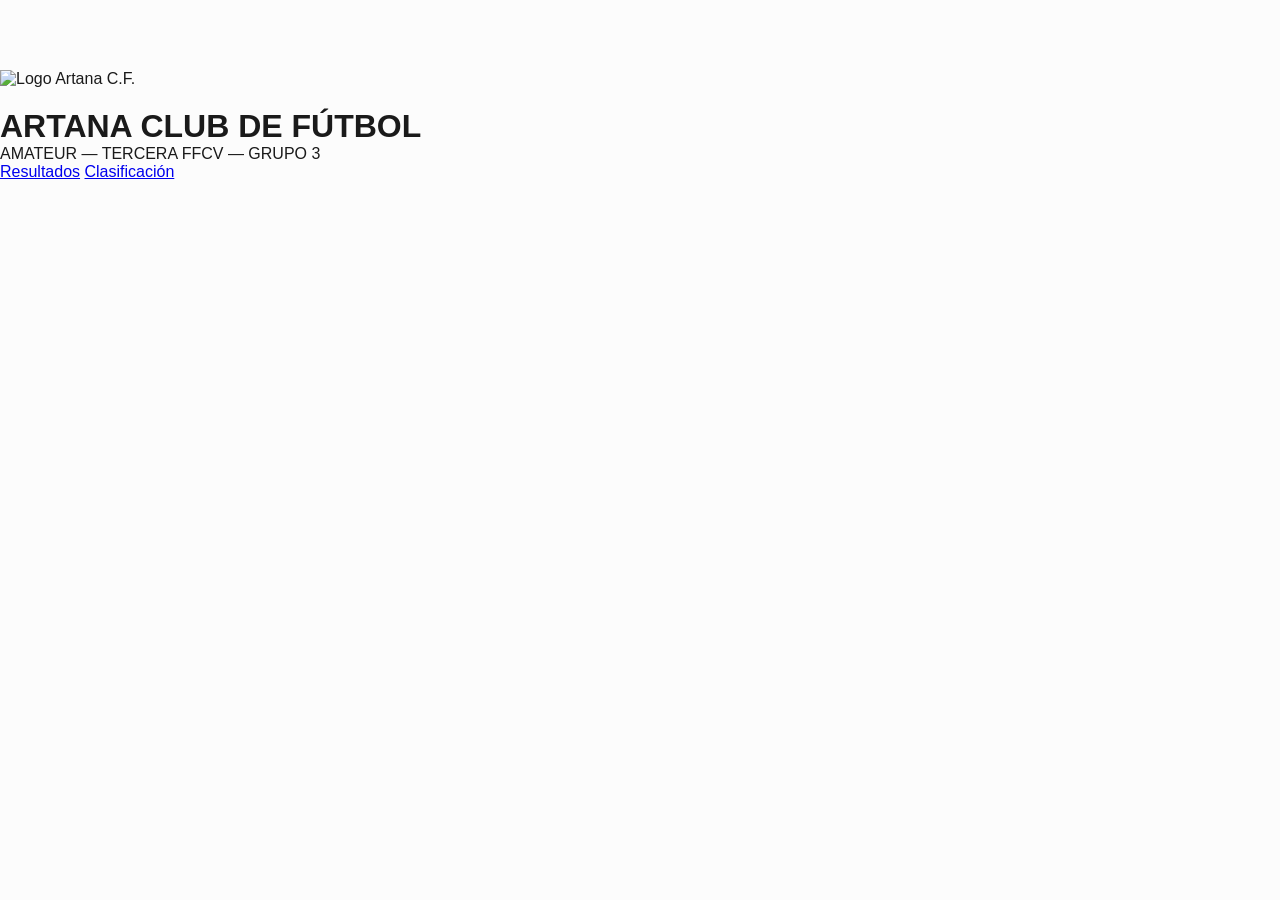
==== commit 42d0ee46: "Update index.html" ====
--- a/index.html
+++ b/index.html
@@ -3,25 +3,28 @@
 <head>
     <meta charset="UTF-8">
     <meta name="viewport" content="width=device-width, initial-scale=1.0">
-    <title>Artana C.F. - Sitio Oficial</title>
+    <title>Artana C.F. - Oficial</title>
     <link rel="stylesheet" href="estilo.css">
 </head>
 <body>
 
-    <section class="fullscreen-cover">
+    <main class="fullscreen-cover">
         <div class="cover-content">
-            <div class="logo-container">
-                <img src="https://escudosdefutbolyequipaciones.com/images_esc3/ESPA/VALENCIA/escudos/ESC_ARTANA%20C.F..png" alt="Logo Artana C.F." class="cover-logo">
+            
+            <div class="logo-wrapper">
+                <img src="https://escudosdefutbolyequipaciones.com/images_esc3/ESPA/VALENCIA/escudos/ESC_ARTANA%20C.F..png" alt="Logo Artana C.F." class="center-logo">
             </div>
-            <h2 class="cover-title">ARTANA CLUB DE FÚTBOL</h2>
-            <p class="cover-subtitle">AMATEUR — TERCERA FFCV — GRUPO 3</p>
             
-            <div class="cover-buttons">
-                <a href="datos.html#calendario" class="btn btn-primary">Ver Resultados</a>
-                <a href="datos.html#clasificacion" class="btn btn-secondary">Ver Clasificación</a>
+            <h1 class="center-title">ARTANA CLUB DE FÚTBOL</h1>
+            <p class="center-subtitle">AMATEUR — TERCERA FFCV — GRUPO 3</p>
+            
+            <div class="center-buttons">
+                <a href="datos.html#calendario" class="btn btn-red">Resultados</a>
+                <a href="datos.html#clasificacion" class="btn btn-outline">Clasificación</a>
             </div>
+            
         </div>
-    </section>
+    </main>
 
 </body>
 </html>
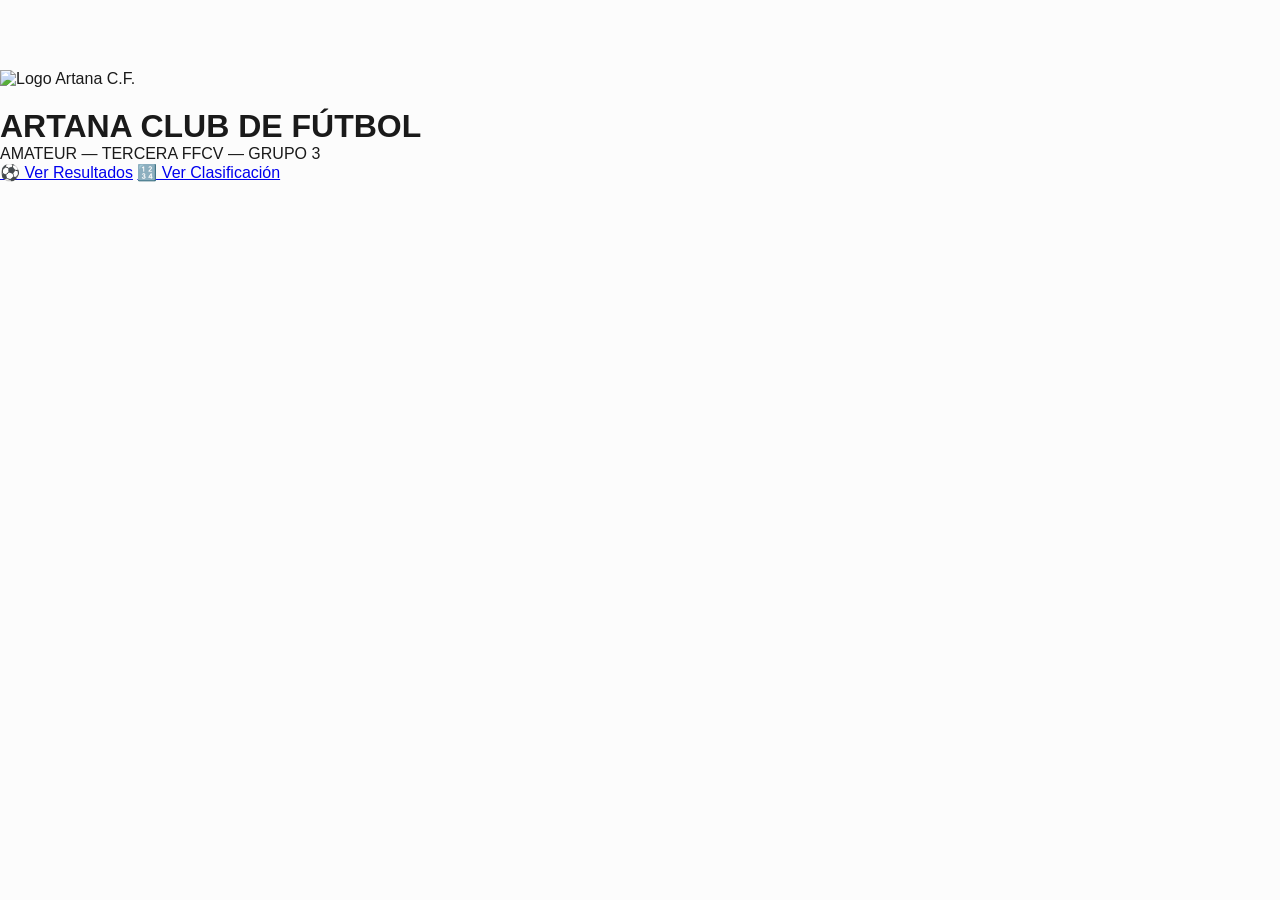
==== commit ed0378ed: "Update index.html" ====
--- a/index.html
+++ b/index.html
@@ -9,18 +9,20 @@
 <body>
 
     <main class="fullscreen-cover">
-        <div class="cover-content">
+        <div class="cover-card">
             
             <div class="logo-wrapper">
                 <img src="https://escudosdefutbolyequipaciones.com/images_esc3/ESPA/VALENCIA/escudos/ESC_ARTANA%20C.F..png" alt="Logo Artana C.F." class="center-logo">
             </div>
             
-            <h1 class="center-title">ARTANA CLUB DE FÚTBOL</h1>
-            <p class="center-subtitle">AMATEUR — TERCERA FFCV — GRUPO 3</p>
+            <div class="text-wrapper">
+                <h1 class="center-title">ARTANA CLUB DE FÚTBOL</h1>
+                <p class="center-subtitle">AMATEUR — TERCERA FFCV — GRUPO 3</p>
+            </div>
             
             <div class="center-buttons">
-                <a href="datos.html#calendario" class="btn btn-red">Resultados</a>
-                <a href="datos.html#clasificacion" class="btn btn-outline">Clasificación</a>
+                <a href="datos.html#calendario" class="btn btn-red">⚽ Ver Resultados</a>
+                <a href="datos.html#clasificacion" class="btn btn-outline">🔢 Ver Clasificación</a>
             </div>
             
         </div>
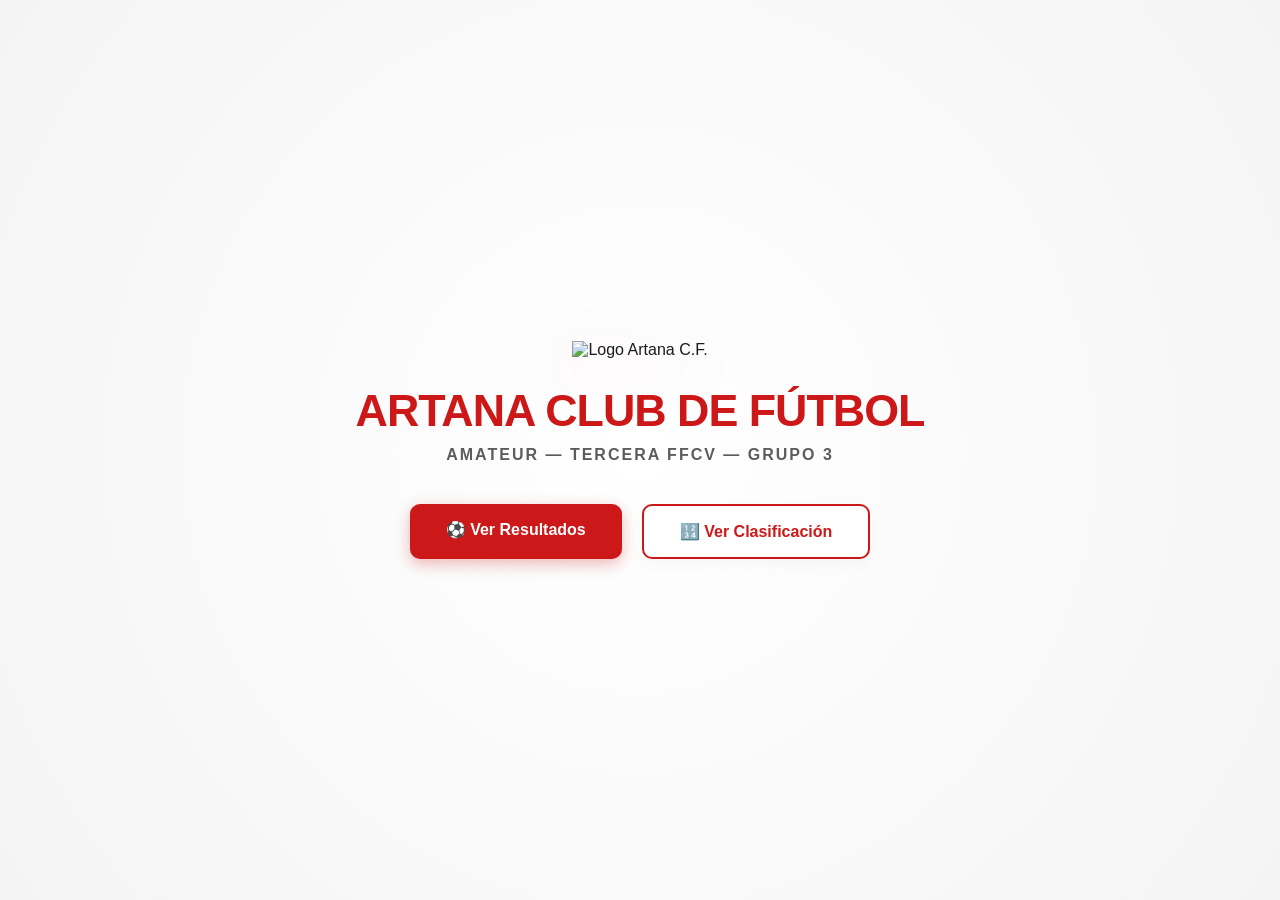
==== commit 86d6e862: "Update index.html" ====
--- a/index.html
+++ b/index.html
@@ -10,21 +10,17 @@
 
     <main class="fullscreen-cover">
         <div class="cover-card">
-            
             <div class="logo-wrapper">
                 <img src="https://escudosdefutbolyequipaciones.com/images_esc3/ESPA/VALENCIA/escudos/ESC_ARTANA%20C.F..png" alt="Logo Artana C.F." class="center-logo">
             </div>
-            
             <div class="text-wrapper">
                 <h1 class="center-title">ARTANA CLUB DE FÚTBOL</h1>
                 <p class="center-subtitle">AMATEUR — TERCERA FFCV — GRUPO 3</p>
             </div>
-            
             <div class="center-buttons">
-                <a href="datos.html#calendario" class="btn btn-red">⚽ Ver Resultados</a>
-                <a href="datos.html#clasificacion" class="btn btn-outline">🔢 Ver Clasificación</a>
+                <a href="resultados.html" class="btn btn-red">⚽ Ver Resultados</a>
+                <a href="clasificacion.html" class="btn btn-outline">🔢 Ver Clasificación</a>
             </div>
-            
         </div>
     </main>
 
--- a/estilo.css
+++ b/estilo.css
@@ -1,4 +1,6 @@
-/* CONFIGURACIÓN GENERAL */
+/* ==========================================
+   CONFIGURACIÓN GENERAL Y TIPOGRAFÍA
+   ========================================== */
 * {
     margin: 0;
     padding: 0;
@@ -7,21 +9,120 @@
 }
 
 body {
-    background-color: #fcfcfc; /* Fondo blanco roto muy limpio */
+    background-color: #f7f9fa;
     color: #1a1a1a;
-    padding-top: 70px; /* Evita que el header tape el contenido */
-}
-
-/* BARRA DE NAVEGACIÓN SUPERIOR (ROJA Y BLANCA) */
+}
+
+/* ==========================================
+   ESTILOS DE LA PORTADA CENTRADA (index.html)
+   ========================================== */
+.fullscreen-cover {
+    min-height: 100vh;
+    width: 100%;
+    display: flex;
+    align-items: center;
+    justify-content: center;
+    background: radial-gradient(circle at center, #ffffff 0%, #f4f4f4 100%);
+    padding: 20px;
+}
+
+.cover-card {
+    max-width: 600px;
+    width: 100%;
+    text-align: center;
+    animation: fadeIn 0.8s ease-out;
+}
+
+.logo-wrapper {
+    margin-bottom: 25px;
+}
+
+.center-logo {
+    height: 240px;
+    width: auto;
+    object-fit: contain;
+    filter: drop-shadow(0 15px 30px rgba(204, 24, 24, 0.2));
+    transition: transform 0.3s ease;
+}
+
+.center-logo:hover {
+    transform: scale(1.03);
+}
+
+.text-wrapper {
+    margin-bottom: 40px;
+}
+
+.center-title {
+    font-size: 2.8rem;
+    font-weight: 900;
+    color: #cc1818;
+    letter-spacing: -1px;
+    margin-bottom: 8px;
+    line-height: 1.2;
+}
+
+.center-subtitle {
+    font-size: 1rem;
+    font-weight: 700;
+    color: #5c5c5c;
+    letter-spacing: 2px;
+}
+
+.center-buttons {
+    display: flex;
+    justify-content: center;
+    gap: 20px;
+}
+
+/* BOTONES DE LA PORTADA */
+.btn {
+    display: inline-block;
+    padding: 16px 36px;
+    font-size: 1rem;
+    font-weight: 700;
+    text-decoration: none;
+    border-radius: 10px;
+    transition: all 0.25s ease;
+}
+
+.btn-red {
+    background-color: #cc1818;
+    color: #ffffff;
+    box-shadow: 0 5px 15px rgba(204, 24, 24, 0.3);
+}
+
+.btn-red:hover {
+    background-color: #b01414;
+    transform: translateY(-3px);
+    box-shadow: 0 8px 20px rgba(204, 24, 24, 0.4);
+}
+
+.btn-outline {
+    background-color: #ffffff;
+    color: #cc1818;
+    border: 2px solid #cc1818;
+    box-shadow: 0 5px 15px rgba(0, 0, 0, 0.03);
+}
+
+.btn-outline:hover {
+    background-color: #fff5f5;
+    transform: translateY(-3px);
+    box-shadow: 0 8px 20px rgba(204, 24, 24, 0.1);
+}
+
+/* ==========================================
+   BARRA DE NAVEGACIÓN SUPERIOR (datos.html)
+   ========================================== */
 .main-header {
-    background-color: #cc1818; /* Rojo principal */
-    border-bottom: 4px solid #ffffff; /* Separador blanco brillante */
+    background-color: #cc1818;
+    border-bottom: 4px solid #ffffff;
     position: fixed;
     top: 0;
     left: 0;
     width: 100%;
     z-index: 1000;
-    box-shadow: 0 3px 12px rgba(204, 24, 24, 0.2);
+    box-shadow: 0 4px 15px rgba(0, 0, 0, 0.08);
 }
 
 .header-container {
@@ -30,7 +131,7 @@
     display: flex;
     justify-content: space-between;
     align-items: center;
-    padding: 10px 20px;
+    padding: 12px 20px;
 }
 
 .brand {
@@ -42,110 +143,122 @@
 .mini-logo {
     height: 40px;
     width: auto;
-    object-fit: contain;
-    background-color: #ffffff; /* Pequeño fondo blanco protector para el escudo */
-    padding: 2px;
-    border-radius: 4px;
-}
-
-.brand h1 {
-    color: #ffffff; /* Texto blanco en cabecera roja */
-    font-size: 1.4rem;
+    background-color: #ffffff;
+    padding: 3px;
+    border-radius: 6px;
+}
+
+.brand-text {
+    color: #ffffff;
     font-weight: 800;
+    font-size: 1.2rem;
     letter-spacing: 0.5px;
 }
 
 .nav-links {
     display: flex;
-    gap: 20px;
+    align-items: center;
+    gap: 24px;
 }
 
 .nav-links a {
-    color: #ffcccc; /* Enlaces en rojo suave */
+    color: #ffcccc;
     text-decoration: none;
     font-size: 0.85rem;
     font-weight: 700;
+    letter-spacing: 0.5px;
     transition: color 0.2s ease;
 }
 
-.nav-links a:hover, .nav-links a.active {
-    color: #ffffff; /* Blanco destacado al pasar el ratón */
-}
-
-/* SECCIÓN HERO (ESCUDO GRANDE Y TITULARES) */
-.hero-section {
+.nav-links a:hover {
+    color: #ffffff;
+}
+
+.btn-back {
+    background-color: rgba(255, 255, 255, 0.15);
+    padding: 8px 14px;
+    border-radius: 6px;
+    color: #ffffff !important;
+}
+
+.btn-back:hover {
+    background-color: rgba(255, 255, 255, 0.25);
+}
+
+/* ==========================================
+   ESTILOS DE LAS TABLAS Y CONTENEDORES (datos.html)
+   ========================================== */
+.dashboard-grid {
     max-width: 1200px;
-    margin: 40px auto 10px auto;
-    text-align: center;
-    padding: 20px;
-}
-
-.logo-wrapper {
-    margin-bottom: 20px;
-}
-
-.main-logo {
-    height: 160px;
-    width: auto;
-    object-fit: contain;
-    filter: drop-shadow(0 4px 10px rgba(0,0,0,0.1));
-}
-
-.main-title {
-    font-size: 2.2rem;
-    font-weight: 850;
-    color: #cc1818; /* Título en rojo */
-    letter-spacing: -0.5px;
-    margin-bottom: 6px;
-}
-
-.subtitle {
-    font-size: 1rem;
-    font-weight: 700;
-    color: #4a4a4a;
-    letter-spacing: 1px;
-}
-
-/* DASHBOARD GRID (ESTRUCTURA EN PARALELO) */
-.dashboard-grid {
-    max-width: 1350px;
-    margin: 0 auto;
-    padding: 20px;
-    display: grid;
-    grid-template-columns: 1.4fr 1fr;
-    gap: 25px;
-    align-items: start;
-}
-
-/* TARJETAS (CARDS CON IDENTIDAD ROJA) */
+    margin: 100px auto 40px auto; /* Margen superior amplio para evitar solapamientos con el menú */
+    padding: 0 20px;
+    display: flex;
+    flex-direction: column;
+    gap: 35px;
+}
+
 .card {
     background-color: #ffffff;
     border-radius: 12px;
-    box-shadow: 0 4px 20px rgba(0, 0, 0, 0.04);
-    border: 1px solid #ffeded; /* Borde sutil rojizo */
+    box-shadow: 0 4px 16px rgba(0, 0, 0, 0.03);
+    border: 1px solid #eef2f5;
     overflow: hidden;
 }
 
 .card-header {
-    padding: 16px 20px;
-    border-bottom: 2px solid #ffeded;
+    padding: 18px 24px;
+    border-bottom: 2px solid #f1f4f7;
     display: flex;
     justify-content: space-between;
     align-items: center;
-    background-color: #fffafa; /* Fondo de tarjeta ligeramente rosado/blanco */
+    background-color: #fafbfc;
 }
 
 .card-header h3 {
-    font-size: 1.05rem;
-    font-weight: 750;
-    color: #cc1818; /* Títulos de secciones en rojo */
-}
-
-/* INDICADORES DE CONEXIÓN */
+    font-size: 1.1rem;
+    font-weight: 800;
+    color: #cc1818;
+}
+
+/* MAQUETACIÓN DE TABLA COMPLETA */
+.table-responsive {
+    width: 100%;
+    overflow-x: auto;
+}
+
+table {
+    width: 100%;
+    border-collapse: collapse;
+    text-align: left;
+}
+
+th {
+    background-color: #ffffff;
+    color: #7f8c8d;
+    font-weight: 700;
+    padding: 14px 24px;
+    border-bottom: 2px solid #f1f4f7;
+    font-size: 0.75rem;
+    text-transform: uppercase;
+    letter-spacing: 0.5px;
+}
+
+td {
+    padding: 16px 24px;
+    border-bottom: 1px solid #f1f4f7;
+    color: #2c3e50;
+    font-size: 0.9rem;
+}
+
+tr:last-child td {
+    border-bottom: none;
+}
+
+/* Sincronizaciones y Estados */
 .sync-text {
     font-size: 0.75rem;
     font-weight: 700;
-    color: #555555;
+    color: #7f8c8d;
     display: flex;
     align-items: center;
     gap: 6px;
@@ -154,7 +267,7 @@
 .dot-green {
     width: 8px;
     height: 8px;
-    background-color: #2f855a;
+    background-color: #2ecc71;
     border-radius: 50%;
     display: inline-block;
 }
@@ -162,85 +275,39 @@
 .sync-badge {
     background-color: #cc1818;
     color: #ffffff;
-    padding: 4px 10px;
-    border-radius: 6px;
-    font-size: 0.75rem;
-    font-weight: 700;
-    border: 1px solid #cc1818;
-}
-
-/* TABLAS RECONVERTIDAS */
-.table-responsive {
-    overflow-x: auto;
-}
-
-table {
-    width: 100%;
-    border-collapse: collapse;
-    text-align: left;
-    font-size: 0.85rem;
-}
-
-th {
-    background-color: #ffffff;
-    color: #8c8c8c;
-    font-weight: 700;
-    text-transform: uppercase;
-    font-size: 0.75rem;
-    padding: 14px 20px;
-    border-bottom: 1px solid #ffeded;
-    letter-spacing: 0.5px;
-}
-
-td {
-    padding: 14px 20px;
-    border-bottom: 1px solid #ffeded;
-    color: #2d2d2d;
-}
-
-/* PASTILLAS (BADGES DE ESTADO) */
-.badge {
-    display: inline-block;
-    padding: 4px 10px;
-    border-radius: 6px;
-    font-size: 0.75rem;
-    font-weight: 700;
-    text-align: center;
-}
-
-.badge.finalizado {
-    background-color: #fff0f0;
-    color: #cc1818;
-    border: 1px solid #ffcccc;
-}
-
-.badge.pendiente {
-    background-color: #f7f7f7;
-    color: #666666;
-    border: 1px solid #e1e1e1;
-}
-
-/* RESALTADO ESPECÍFICO DEL ARTANA */
-.txt-highlight {
-    color: #cc1818;
-    font-weight: 800;
-}
-
-.row-highlight {
-    background-color: #fff0f0 !important; /* Resalta tu fila con fondo rojo corporativo muy suave */
-    border-left: 4px solid #cc1818; /* Línea roja vertical para marcar tu equipo */
-}
-
-/* RESPONSIVE DESIGN (MÓVILES) */
-@media (max-width: 900px) {
-    .dashboard-grid {
-        grid-template-columns: 1fr;
-    }
-    .main-title {
-        font-size: 1.6rem;
-    }
+    padding: 5px 12px;
+    border-radius: 20px;
+    font-size: 0.7rem;
+    font-weight: 700;
+}
+
+/* ==========================================
+   ANIMACIONES Y RESPONSIVE
+   ========================================== */
+@keyframes fadeIn {
+    from { opacity: 0; transform: translateY(20px); }
+    to { opacity: 1; transform: translateY(0); }
+}
+
+@media (max-width: 768px) {
     .header-container {
         flex-direction: column;
-        gap: 10px;
-    }
-}
+        gap: 12px;
+    }
+    .nav-links {
+        gap: 15px;
+    }
+    .dashboard-grid {
+        margin-top: 150px;
+    }
+    .center-title {
+        font-size: 2rem;
+    }
+    .center-logo {
+        height: 180px;
+    }
+    .center-buttons {
+        flex-direction: column;
+        gap: 12px;
+    }
+}
